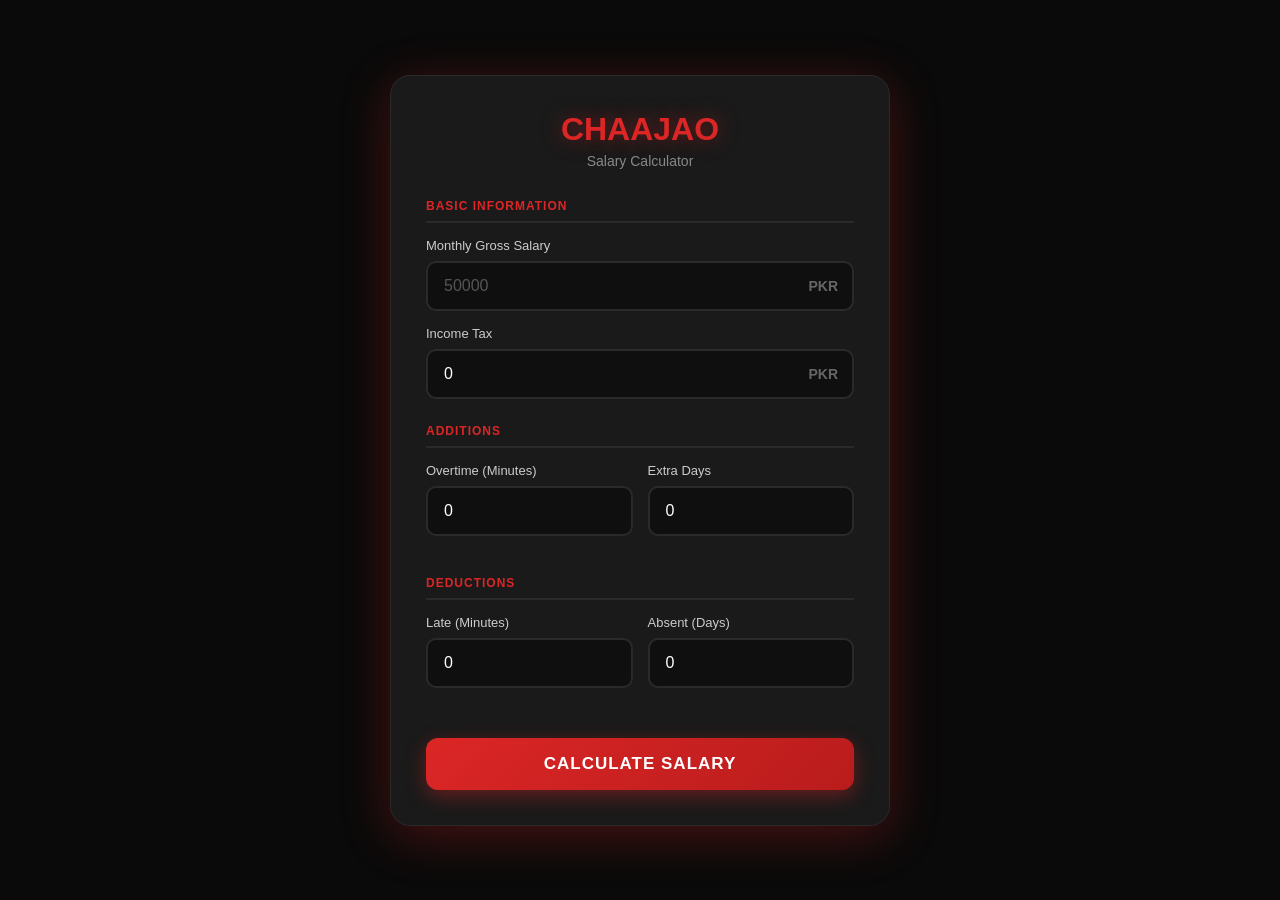
==== Salary Calculator.html @ 545e36f2 "Add files via upload" ====
<!DOCTYPE html>
<html lang="en">
<head>
<meta charset="UTF-8">
<meta name="viewport" content="width=device-width, initial-scale=1.0">
<title>Chaajao Salary Calculator</title>
<style>
* {
  box-sizing: border-box;
  margin: 0;
  padding: 0;
}

body {
  font-family: 'Segoe UI', Tahoma, Geneva, Verdana, sans-serif;
  background: #0a0a0a;
  color: white;
  display: flex;
  justify-content: center;
  align-items: center;
  min-height: 100vh;
  padding: 20px;
}

.container {
  background: #1a1a1a;
  padding: 35px;
  border-radius: 20px;
  width: 100%;
  max-width: 500px;
  box-shadow: 0 10px 50px rgba(220, 38, 38, 0.3);
  border: 1px solid #2a2a2a;
}

.header {
  text-align: center;
  margin-bottom: 30px;
}

h1 {
  font-size: 32px;
  font-weight: 700;
  color: #dc2626;
  margin-bottom: 5px;
  text-shadow: 0 0 20px rgba(220, 38, 38, 0.5);
}

.subtitle {
  font-size: 14px;
  color: #888;
  font-weight: 400;
}

.form-section {
  margin-bottom: 25px;
}

.section-title {
  font-size: 12px;
  text-transform: uppercase;
  color: #dc2626;
  font-weight: 600;
  letter-spacing: 1px;
  margin-bottom: 15px;
  padding-bottom: 8px;
  border-bottom: 2px solid #2a2a2a;
}

.input-group {
  margin-bottom: 15px;
}

label {
  display: block;
  font-size: 13px;
  font-weight: 500;
  margin-bottom: 8px;
  color: #ccc;
}

.input-wrapper {
  position: relative;
}

input {
  width: 100%;
  padding: 14px 16px;
  border-radius: 10px;
  border: 2px solid #2a2a2a;
  background: #0f0f0f;
  color: white;
  font-size: 16px;
  transition: all 0.3s ease;
  font-weight: 500;
}

input:focus {
  outline: none;
  border-color: #dc2626;
  background: #1a0000;
  box-shadow: 0 0 0 4px rgba(220, 38, 38, 0.1);
}

input::placeholder {
  color: #555;
  font-weight: 400;
}

.currency-symbol {
  position: absolute;
  right: 16px;
  top: 50%;
  transform: translateY(-50%);
  color: #666;
  font-size: 14px;
  font-weight: 600;
}

button {
  width: 100%;
  padding: 16px;
  border-radius: 12px;
  border: none;
  font-weight: 700;
  font-size: 17px;
  background: linear-gradient(135deg, #dc2626 0%, #b91c1c 100%);
  color: white;
  cursor: pointer;
  transition: all 0.3s ease;
  margin-top: 10px;
  box-shadow: 0 6px 20px rgba(220, 38, 38, 0.4);
  text-transform: uppercase;
  letter-spacing: 1px;
}

button:hover {
  transform: translateY(-3px);
  box-shadow: 0 8px 25px rgba(220, 38, 38, 0.6);
  background: linear-gradient(135deg, #ef4444 0%, #dc2626 100%);
}

button:active {
  transform: translateY(-1px);
}

.result {
  margin-top: 25px;
  padding: 0;
  background: transparent;
  border-radius: 12px;
  display: none;
  animation: slideIn 0.4s ease;
}

.result.show {
  display: block;
}

@keyframes slideIn {
  from {
    opacity: 0;
    transform: translateY(20px);
  }
  to {
    opacity: 1;
    transform: translateY(0);
  }
}

.result-section {
  background: #0f0f0f;
  border-radius: 12px;
  padding: 20px;
  margin-bottom: 15px;
  border: 1px solid #2a2a2a;
}

.result-title {
  font-size: 11px;
  text-transform: uppercase;
  color: #888;
  font-weight: 600;
  letter-spacing: 1px;
  margin-bottom: 12px;
}

.result-line {
  display: flex;
  justify-content: space-between;
  padding: 10px 0;
  font-size: 15px;
  color: #ccc;
  border-bottom: 1px solid #1a1a1a;
}

.result-line:last-child {
  border-bottom: none;
}

.result-line .label {
  color: #999;
  font-weight: 400;
}

.result-line .value {
  font-weight: 700;
  color: white;
}

.result-line.addition .value {
  color: #22c55e;
}

.result-line.deduction .value {
  color: #ef4444;
}

.net-salary {
  background: linear-gradient(135deg, #dc2626 0%, #b91c1c 100%);
  border-radius: 12px;
  padding: 20px;
  margin-top: 15px;
  border: none;
}

.net-salary .result-line {
  border: none;
  padding: 0;
}

.net-salary .label {
  font-size: 13px;
  text-transform: uppercase;
  letter-spacing: 1px;
  color: rgba(255,255,255,0.8);
}

.net-salary .value {
  font-size: 28px;
  font-weight: 800;
  color: white;
  text-shadow: 0 2px 10px rgba(0,0,0,0.3);
}

.grid-2 {
  display: grid;
  grid-template-columns: 1fr 1fr;
  gap: 15px;
}

@media (max-width: 500px) {
  .container {
    padding: 25px;
  }
  
  h1 {
    font-size: 26px;
  }
  
  .grid-2 {
    grid-template-columns: 1fr;
  }
}
</style>
</head>
<body>
<div class="container">
  <div class="header">
    <h1>CHAAJAO</h1>
    <p class="subtitle">Salary Calculator</p>
  </div>
  
  <div class="form-section">
    <div class="section-title">Basic Information</div>
    <div class="input-group">
      <label>Monthly Gross Salary</label>
      <div class="input-wrapper">
        <input type="number" id="gross" placeholder="50000" min="0">
        <span class="currency-symbol">PKR</span>
      </div>
    </div>
    
    <div class="input-group">
      <label>Income Tax</label>
      <div class="input-wrapper">
        <input type="number" id="tax" placeholder="0" min="0" value="0">
        <span class="currency-symbol">PKR</span>
      </div>
    </div>
  </div>
  
  <div class="form-section">
    <div class="section-title">Additions</div>
    <div class="grid-2">
      <div class="input-group">
        <label>Overtime (Minutes)</label>
        <input type="number" id="ot" placeholder="1053" min="0" value="0">
      </div>
      
      <div class="input-group">
        <label>Extra Days</label>
        <input type="number" id="extra" placeholder="1" min="0" value="0">
      </div>
    </div>
  </div>
  
  <div class="form-section">
    <div class="section-title">Deductions</div>
    <div class="grid-2">
      <div class="input-group">
        <label>Late (Minutes)</label>
        <input type="number" id="late" placeholder="137" min="0" value="0">
      </div>
      
      <div class="input-group">
        <label>Absent (Days)</label>
        <input type="number" id="absent" placeholder="0" min="0" value="0">
      </div>
    </div>
  </div>
  
  <button onclick="calculate()">Calculate Salary</button>
  
  <div class="result" id="output"></div>
</div>

<script>
function formatCurrency(amount) {
  return amount.toLocaleString('en-PK', {
    minimumFractionDigits: 0,
    maximumFractionDigits: 0
  });
}

function calculate() {
  let gross = Number(document.getElementById("gross").value);
  
  if (!gross || gross <= 0) {
    alert('Please enter a valid gross salary');
    return;
  }
  
  let ot = Number(document.getElementById("ot").value) || 0;
  let late = Number(document.getElementById("late").value) || 0;
  let absent = Number(document.getElementById("absent").value) || 0;
  let extra = Number(document.getElementById("extra").value) || 0;
  let tax = Number(document.getElementById("tax").value) || 0;
  
  let perDay = gross / 30;
  let perHour = perDay / 9;
  let perMin = perHour / 60;
  
  let extraDayAmount = extra * perDay;
  let otAmount = (ot / 60) * perHour;
  let lateDeduction = late * perMin;
  let absentDeduction = absent * perDay;
  
  let totalAdd = extraDayAmount + otAmount;
  let totalDed = lateDeduction + absentDeduction + tax;
  let net = gross + totalAdd - totalDed;
  
  let html = `
    <div class="result-section">
      <div class="result-title">Base Salary</div>
      <div class="result-line">
        <span class="label">Gross Salary</span>
        <span class="value">${formatCurrency(gross)} PKR</span>
      </div>
    </div>
  `;
  
  if (totalAdd > 0) {
    html += `<div class="result-section">
      <div class="result-title">Additions</div>`;
    
    if (extraDayAmount > 0) {
      html += `
        <div class="result-line addition">
          <span class="label">Extra Days (${extra})</span>
          <span class="value">+${formatCurrency(extraDayAmount)} PKR</span>
        </div>
      `;
    }
    
    if (otAmount > 0) {
      html += `
        <div class="result-line addition">
          <span class="label">Overtime (${ot} min)</span>
          <span class="value">+${formatCurrency(otAmount)} PKR</span>
        </div>
      `;
    }
    
    html += `</div>`;
  }
  
  if (totalDed > 0) {
    html += `<div class="result-section">
      <div class="result-title">Deductions</div>`;
    
    if (lateDeduction > 0) {
      html += `
        <div class="result-line deduction">
          <span class="label">Late (${late} min)</span>
          <span class="value">-${formatCurrency(lateDeduction)} PKR</span>
        </div>
      `;
    }
    
    if (absentDeduction > 0) {
      html += `
        <div class="result-line deduction">
          <span class="label">Absent (${absent} days)</span>
          <span class="value">-${formatCurrency(absentDeduction)} PKR</span>
        </div>
      `;
    }
    
    if (tax > 0) {
      html += `
        <div class="result-line deduction">
          <span class="label">Income Tax</span>
          <span class="value">-${formatCurrency(tax)} PKR</span>
        </div>
      `;
    }
    
    html += `</div>`;
  }
  
  html += `
    <div class="net-salary">
      <div class="result-line">
        <span class="label">Net Payable</span>
        <span class="value">${formatCurrency(net)} PKR</span>
      </div>
    </div>
  `;
  
  document.getElementById("output").innerHTML = html;
  document.getElementById("output").classList.add('show');
}

document.querySelectorAll('input').forEach(input => {
  input.addEventListener('keypress', function(e) {
    if (e.key === 'Enter') {
      calculate();
    }
  });
});
</script>
</body>
</html>
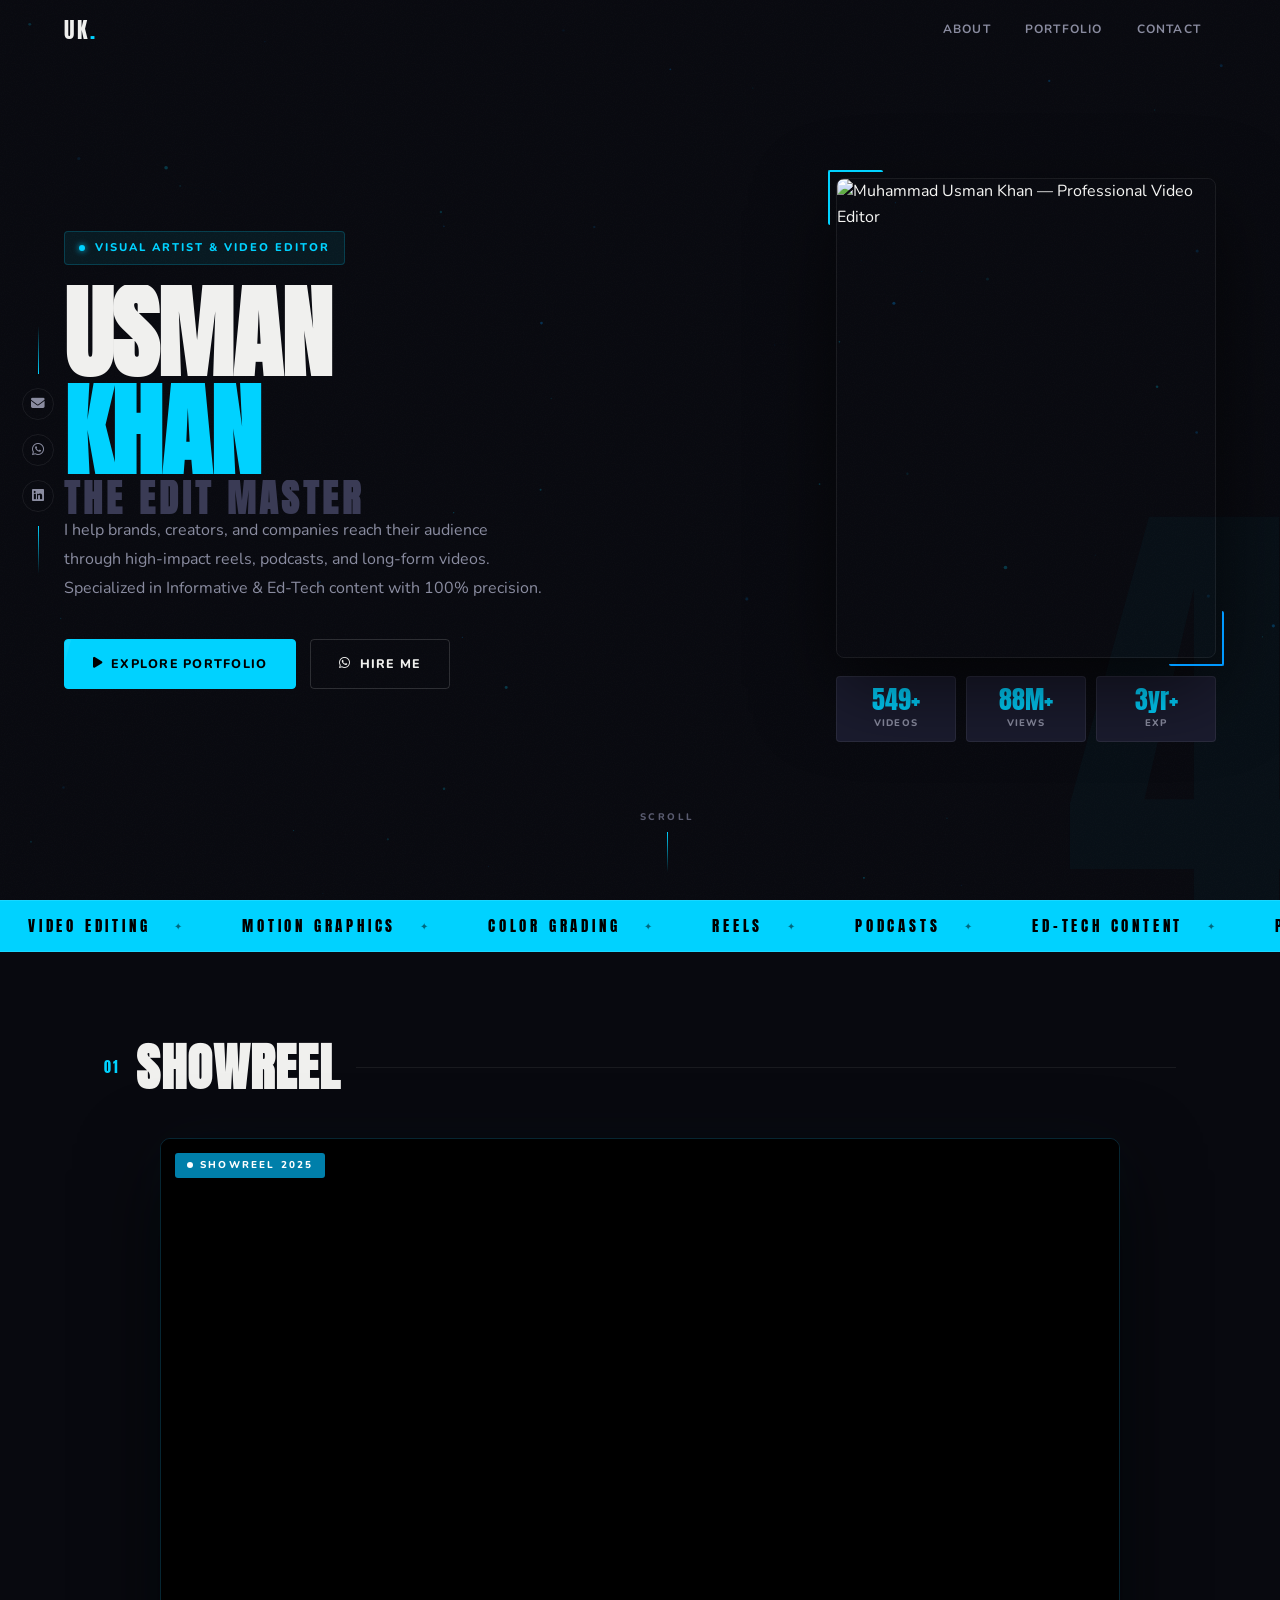
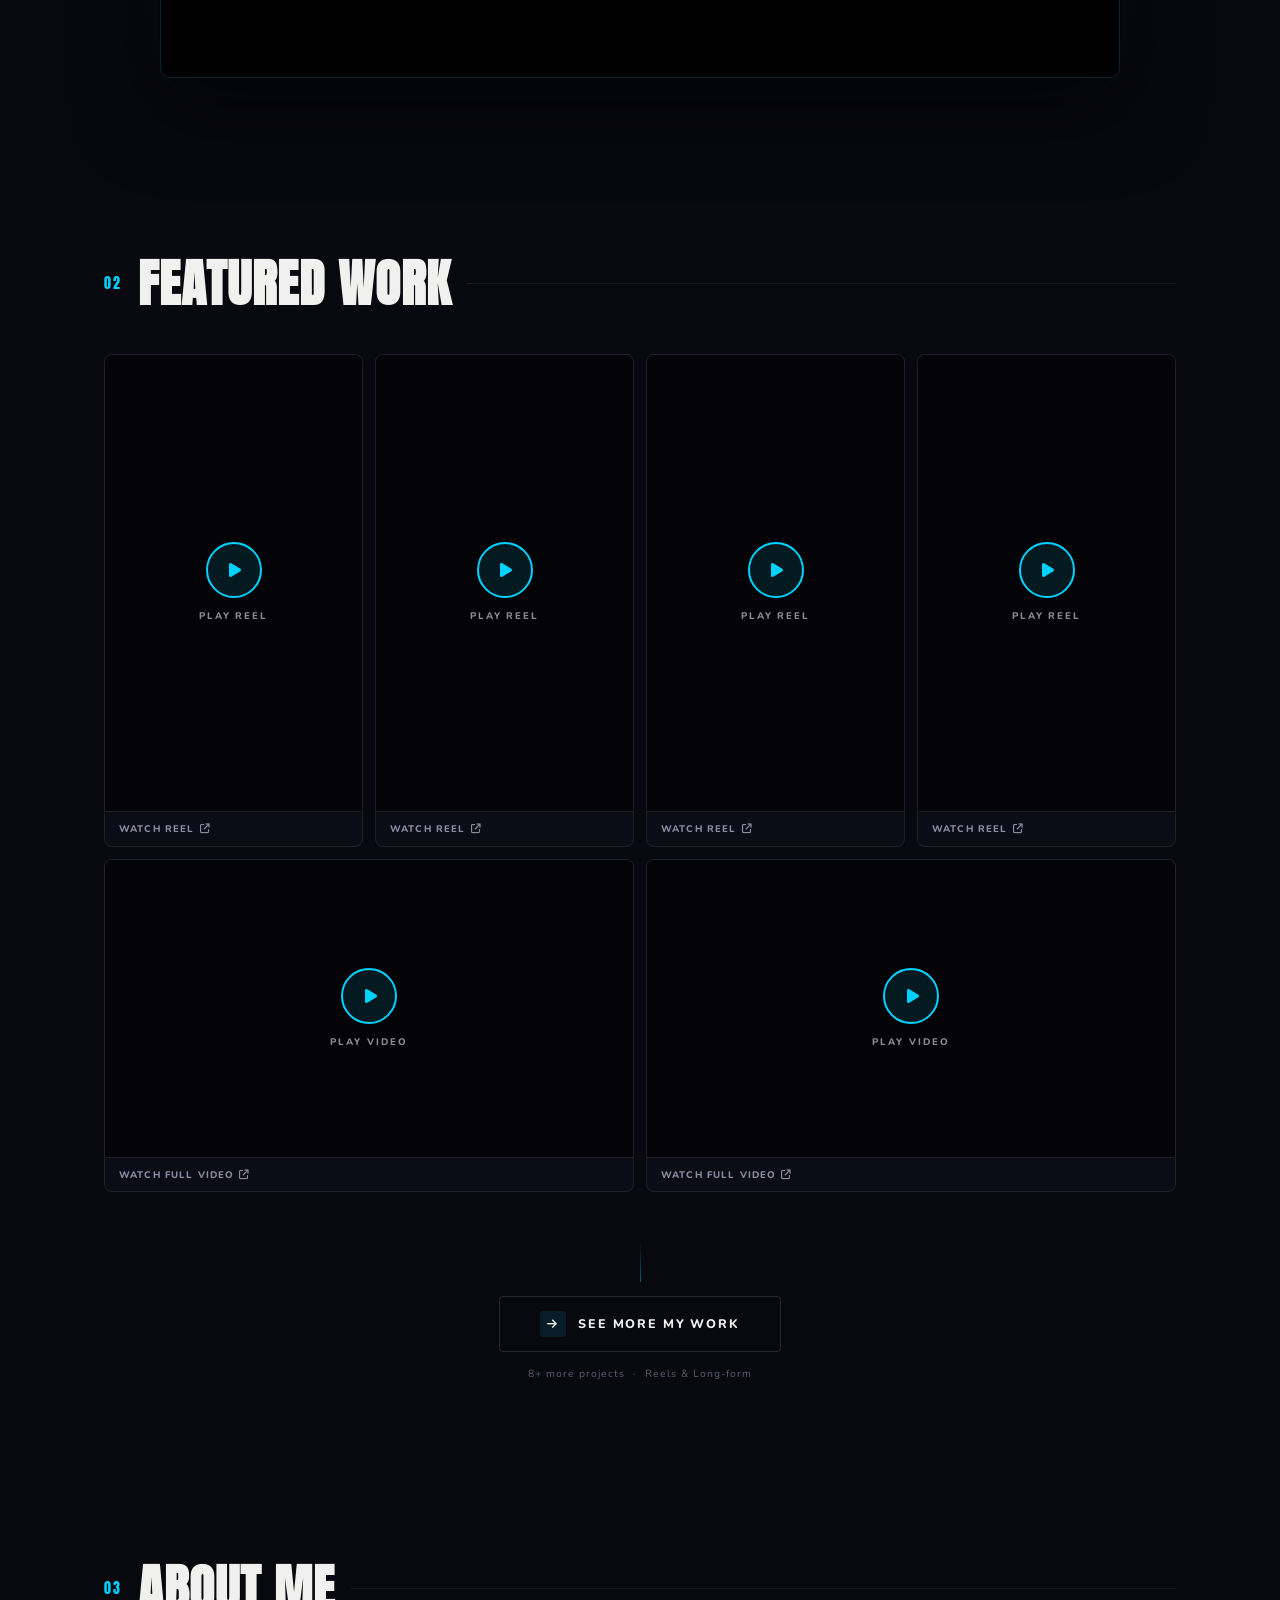
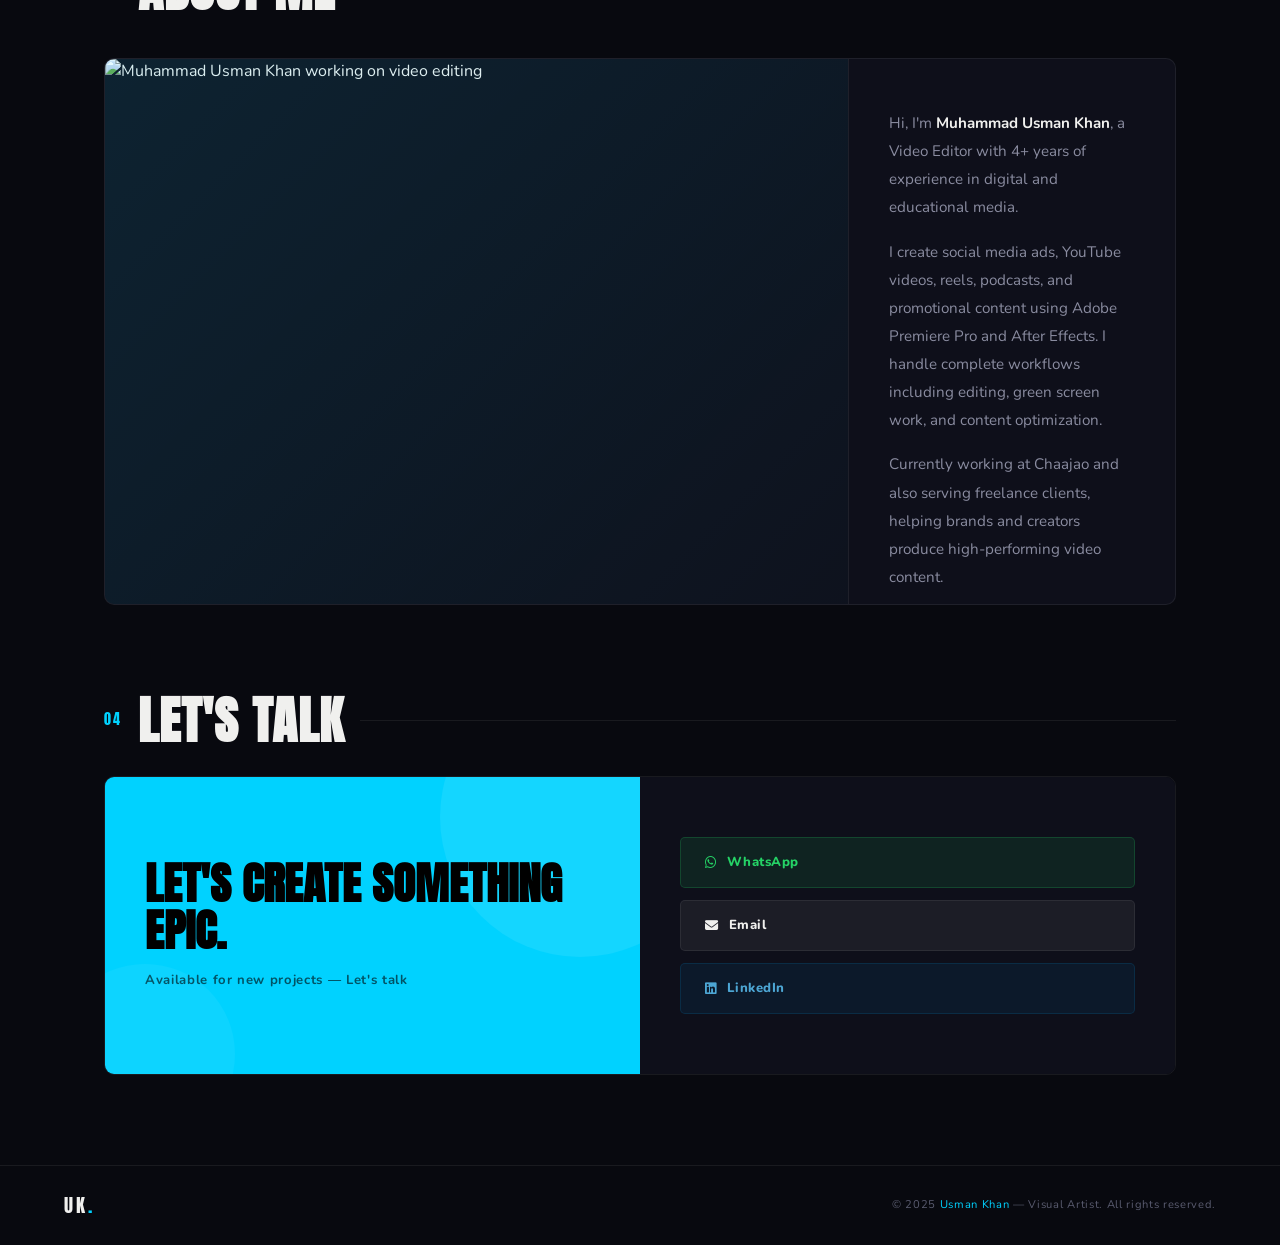
==== commit de6c2d89: "Update Salary Calculator.html" ====
--- a/Salary Calculator.html
+++ b/Salary Calculator.html
@@ -1,453 +1,943 @@
 <!DOCTYPE html>
 <html lang="en">
 <head>
-<meta charset="UTF-8">
-<meta name="viewport" content="width=device-width, initial-scale=1.0">
-<title>Chaajao Salary Calculator</title>
-<style>
-* {
-  box-sizing: border-box;
-  margin: 0;
-  padding: 0;
-}
-
-body {
-  font-family: 'Segoe UI', Tahoma, Geneva, Verdana, sans-serif;
-  background: #0a0a0a;
-  color: white;
-  display: flex;
-  justify-content: center;
-  align-items: center;
-  min-height: 100vh;
-  padding: 20px;
-}
-
-.container {
-  background: #1a1a1a;
-  padding: 35px;
-  border-radius: 20px;
-  width: 100%;
-  max-width: 500px;
-  box-shadow: 0 10px 50px rgba(220, 38, 38, 0.3);
-  border: 1px solid #2a2a2a;
-}
-
-.header {
-  text-align: center;
-  margin-bottom: 30px;
-}
-
-h1 {
-  font-size: 32px;
-  font-weight: 700;
-  color: #dc2626;
-  margin-bottom: 5px;
-  text-shadow: 0 0 20px rgba(220, 38, 38, 0.5);
-}
-
-.subtitle {
-  font-size: 14px;
-  color: #888;
-  font-weight: 400;
-}
-
-.form-section {
-  margin-bottom: 25px;
-}
-
-.section-title {
-  font-size: 12px;
-  text-transform: uppercase;
-  color: #dc2626;
-  font-weight: 600;
-  letter-spacing: 1px;
-  margin-bottom: 15px;
-  padding-bottom: 8px;
-  border-bottom: 2px solid #2a2a2a;
-}
-
-.input-group {
-  margin-bottom: 15px;
-}
-
-label {
-  display: block;
-  font-size: 13px;
-  font-weight: 500;
-  margin-bottom: 8px;
-  color: #ccc;
-}
-
-.input-wrapper {
-  position: relative;
-}
-
-input {
-  width: 100%;
-  padding: 14px 16px;
-  border-radius: 10px;
-  border: 2px solid #2a2a2a;
-  background: #0f0f0f;
-  color: white;
-  font-size: 16px;
-  transition: all 0.3s ease;
-  font-weight: 500;
-}
-
-input:focus {
-  outline: none;
-  border-color: #dc2626;
-  background: #1a0000;
-  box-shadow: 0 0 0 4px rgba(220, 38, 38, 0.1);
-}
-
-input::placeholder {
-  color: #555;
-  font-weight: 400;
-}
-
-.currency-symbol {
-  position: absolute;
-  right: 16px;
-  top: 50%;
-  transform: translateY(-50%);
-  color: #666;
-  font-size: 14px;
-  font-weight: 600;
-}
-
-button {
-  width: 100%;
-  padding: 16px;
-  border-radius: 12px;
-  border: none;
-  font-weight: 700;
-  font-size: 17px;
-  background: linear-gradient(135deg, #dc2626 0%, #b91c1c 100%);
-  color: white;
-  cursor: pointer;
-  transition: all 0.3s ease;
-  margin-top: 10px;
-  box-shadow: 0 6px 20px rgba(220, 38, 38, 0.4);
-  text-transform: uppercase;
-  letter-spacing: 1px;
-}
-
-button:hover {
-  transform: translateY(-3px);
-  box-shadow: 0 8px 25px rgba(220, 38, 38, 0.6);
-  background: linear-gradient(135deg, #ef4444 0%, #dc2626 100%);
-}
-
-button:active {
-  transform: translateY(-1px);
-}
-
-.result {
-  margin-top: 25px;
-  padding: 0;
-  background: transparent;
-  border-radius: 12px;
-  display: none;
-  animation: slideIn 0.4s ease;
-}
-
-.result.show {
-  display: block;
-}
-
-@keyframes slideIn {
-  from {
-    opacity: 0;
-    transform: translateY(20px);
+  <meta charset="UTF-8">
+  <meta name="viewport" content="width=device-width, initial-scale=1.0, viewport-fit=cover">
+  
+  <!-- 🔍 Primary Meta Tags -->
+  <title>Usman Khan | Visual Artist & Video Editor — High-Impact Content Creator</title>
+  <meta name="description" content="Muhammad Usman Khan — Professional Video Editor & Visual Artist from Pakistan. Specializing in Reels, Podcasts, Ed-Tech content & long-form videos. 550+ projects, 89M+ views.">
+  <meta name="keywords" content="video editor, visual artist, reels, podcast editing, ed-tech, youtube editor, pakistan, freelance video editor">
+  <meta name="author" content="Muhammad Usman Khan">
+  <meta name="robots" content="index, follow">
+  <link rel="canonical" href="https://usmankhan.portfolio.com/">
+  
+  <!-- 🌐 Open Graph / Facebook -->
+  <meta property="og:type" content="website">
+  <meta property="og:url" content="https://usmankhan.portfolio.com/">
+  <meta property="og:title" content="Usman Khan | Visual Artist & Video Editor">
+  <meta property="og:description" content="Creating high-impact reels, podcasts & educational content. 4+ years experience. Let's work together!">
+  <meta property="og:image" content="https://usmankhan.portfolio.com/og-image.jpg">
+  <meta property="og:locale" content="en_PK">
+  
+  <!-- 🐦 Twitter -->
+  <meta property="twitter:card" content="summary_large_image">
+  <meta property="twitter:url" content="https://usmankhan.portfolio.com/">
+  <meta property="twitter:title" content="Usman Khan | Visual Artist & Video Editor">
+  <meta property="twitter:description" content="Professional video editor specializing in Ed-Tech & marketing content. Available for freelance projects.">
+  <meta property="twitter:image" content="https://usmankhan.portfolio.com/og-image.jpg">
+  
+  <!-- 🎨 Theme & Icons -->
+  <meta name="theme-color" content="#08090f">
+  <meta name="msapplication-TileColor" content="#00d2ff">
+  <link rel="icon" type="image/svg+xml" href="data:image/svg+xml,<svg xmlns='http://www.w3.org/2000/svg' viewBox='0 0 100 100'><text y='.9em' font-size='90'>🎬</text></svg>">
+  <link rel="apple-touch-icon" href="apple-touch-icon.png">
+  
+  <!-- 🔗 Preconnect for Performance -->
+  <link rel="preconnect" href="https://fonts.googleapis.com">
+  <link rel="preconnect" href="https://fonts.gstatic.com" crossorigin>
+  <link rel="preconnect" href="https://www.youtube-nocookie.com">
+  
+  <!-- 🎨 Fonts & Icons -->
+  <link href="https://fonts.googleapis.com/css2?family=Anton&family=Nunito:wght@300;400;600;700&display=swap" rel="stylesheet">
+  <link rel="stylesheet" href="https://cdnjs.cloudflare.com/ajax/libs/font-awesome/6.4.0/css/all.min.css">
+  
+  <!-- 🧠 Structured Data (JSON-LD) -->
+  <script type="application/ld+json">
+  {
+    "@context": "https://schema.org",
+    "@type": "Person",
+    "name": "Muhammad Usman Khan",
+    "jobTitle": "Visual Artist & Video Editor",
+    "url": "https://usmankhan.portfolio.com",
+    "image": "https://usmankhan.portfolio.com/my-picture.png",
+    "sameAs": [
+      "https://www.linkedin.com/in/usmankhan07/",
+      "https://wa.me/923072969303"
+    ],
+    "worksFor": {
+      "@type": "Organization",
+      "name": "Chaajao Technologies"
+    },
+    "knowsAbout": ["Video Editing", "Motion Graphics", "Color Grading", "Podcast Production", "Ed-Tech Content"],
+    "areaServed": "Pakistan",
+    "availability": "AvailableForWork"
   }
-  to {
-    opacity: 1;
-    transform: translateY(0);
+  </script>
+  
+  <style>
+    /* ===== CSS VARIABLES ===== */
+    :root {
+      --bg: #08090f;
+      --card: #0e0f1a;
+      --blue: #00d2ff;
+      --blue2: #0099ff;
+      --white: #f0f0ee;
+      --grey: #1a1b2e;
+      --muted: #5a5c70;
+      --muted2: #8a8ca0;
+      --border: rgba(255,255,255,0.07);
+      --borderb: rgba(0,210,255,0.15);
+      --focus: rgba(0,210,255,0.4);
+    }
+
+    /* ===== RESET & BASE ===== */
+    *, *::before, *::after { margin:0; padding:0; box-sizing:border-box; }
+    html { scroll-behavior:smooth; scroll-padding-top:80px; }
+    @media (prefers-reduced-motion: reduce) {
+      html { scroll-behavior:auto; }
+      *, *::before, *::after { animation-duration:0.01ms !important; animation-iteration-count:1 !important; transition-duration:0.01ms !important; }
+    }
+    body {
+      background: var(--bg);
+      color: var(--white);
+      font-family: 'Nunito', sans-serif;
+      line-height: 1.6;
+      overflow-x: hidden;
+      -webkit-font-smoothing: antialiased;
+      -moz-osx-font-smoothing: grayscale;
+    }
+    :focus-visible {
+      outline: 2px solid var(--focus);
+      outline-offset: 2px;
+    }
+    img { max-width: 100%; height: auto; display: block; }
+    iframe { border: 0; }
+    a { color: inherit; text-decoration: none; }
+    button { font: inherit; cursor: pointer; border: none; background: none; }
+
+    /* ===== CANVAS & NOISE ===== */
+    #canvas { position: fixed; inset: 0; z-index: 0; pointer-events: none; opacity: 0.5; }
+    .noise {
+      position: fixed; inset: 0; z-index: 1; pointer-events: none;
+      background-image: url("data:image/svg+xml,%3Csvg xmlns='http://www.w3.org/2000/svg' width='200' height='200'%3E%3Cfilter id='n'%3E%3CfeTurbulence type='fractalNoise' baseFrequency='0.9' numOctaves='4' stitchTiles='stitch'/%3E%3C/filter%3E%3Crect width='100%25' height='100%25' filter='url(%23n)' opacity='0.05'/%3E%3C/svg%3E");
+      opacity: 0.5;
+    }
+    nav, .sidebar, .wrap, section, .marquee-wrap, .contact-section, footer { position: relative; z-index: 2; }
+
+    /* ===== SIDEBAR ===== */
+    .sidebar {
+      position: fixed; left: 22px; top: 50%; transform: translateY(-50%);
+      display: flex; flex-direction: column; align-items: center; gap: 14px; z-index: 500;
+    }
+    .sb-line { width:1px; height:48px; background: linear-gradient(to bottom, transparent, var(--blue)); }
+    .sb-line-b { width:1px; height:48px; background: linear-gradient(to bottom, var(--blue), transparent); }
+    .sidebar a {
+      width:32px; height:32px; border-radius:50%; border:1px solid var(--border);
+      display:flex; align-items:center; justify-content:center; color: var(--muted2);
+      font-size:.85rem; transition:all .3s;
+    }
+    .sidebar a:hover, .sidebar a:focus { color:var(--blue); border-color:var(--blue); background:rgba(0,210,255,.08); transform:scale(1.15); }
+    .sidebar a i { pointer-events: none; }
+
+    /* ===== NAVIGATION ===== */
+    nav {
+      position: fixed; top:0; left:0; right:0; height: 60px;
+      display: flex; align-items:center; justify-content:space-between;
+      padding: 0 5%; transition: background .4s, border-color .4s; z-index: 600;
+    }
+    nav.solid { background: rgba(8,9,15,0.95); backdrop-filter: blur(14px); border-bottom: 1px solid var(--border); }
+    .nav-logo { font-family: 'Anton', sans-serif; font-size: 1.4rem; letter-spacing: 3px; color: var(--white); }
+    .nav-logo span { color: var(--blue); }
+    .nav-links { display:flex; align-items:center; gap:4px; }
+    .nav-links a {
+      color: var(--muted2); font-size:.75rem; font-weight:700; letter-spacing:.1em; text-transform:uppercase;
+      padding:6px 14px; border-radius:4px; border:1px solid transparent; transition: all .25s;
+    }
+    .nav-links a:hover, .nav-links a:focus { color:var(--white); border-color:var(--border); background:rgba(255,255,255,.04); }
+
+    /* ===== LAYOUT ===== */
+    .wrap { max-width:1200px; margin:0 auto; padding:0 5%; }
+
+    /* ===== HERO SECTION ===== */
+    .hero {
+      min-height: 100vh; display: flex; align-items:center;
+      padding: 80px 5% 60px; position: relative; overflow:hidden;
+    }
+    .hero-bg-num {
+      position:absolute; right:-2%; bottom:-8%;
+      font-family:'Anton',sans-serif; font-size:38vw;
+      color:rgba(0,210,255,.03); line-height:1; pointer-events:none; user-select:none; z-index:0;
+    }
+    .hero-inner {
+      position:relative; z-index:1; display:grid; grid-template-columns:1fr 380px;
+      gap:80px; align-items:center; width:100%; max-width:1200px; margin:0 auto;
+    }
+    .hero-line { overflow:hidden; }
+    .hero-line span {
+      display:block; transform: translateY(110%);
+      animation: slideUp .8s cubic-bezier(.77,0,.18,1) forwards;
+    }
+    .hero-line:nth-child(2) span { animation-delay:.1s; }
+    .hero-line:nth-child(3) span { animation-delay:.2s; }
+    @keyframes slideUp { to { transform:translateY(0); } }
+
+    .hero-name { font-family:'Anton',sans-serif; font-size: clamp(4rem,8vw,9rem); line-height:.95; letter-spacing:-1px; color: var(--white); }
+    .hero-name.blue { color: var(--blue); }
+    .hero-name.sm { font-size:clamp(1.4rem,3vw,3rem); color:#3a3b55; letter-spacing:4px; }
+
+    .hero-tag {
+      display:inline-flex; align-items:center; gap:10px;
+      background: rgba(0,210,255,.08); border:1px solid rgba(0,210,255,.2);
+      border-radius:4px; padding:7px 14px; margin-bottom:20px;
+      animation: fadeUp .6s .5s both;
+    }
+    .tag-dot { width:6px; height:6px; border-radius:50%; background:var(--blue); animation:blink 2s infinite; box-shadow:0 0 6px var(--blue); }
+    @keyframes blink { 0%,100%{opacity:1;} 50%{opacity:.3;} }
+    .hero-tag span { font-size:.7rem; font-weight:800; letter-spacing:.18em; text-transform:uppercase; color:var(--blue); }
+
+    .hero-desc {
+      color:var(--muted2); font-size:1rem; line-height:1.8; max-width:480px; margin-bottom:36px; font-weight:400;
+      animation: fadeUp .6s .6s both;
+    }
+    .hero-btns { display:flex; gap:14px; flex-wrap:wrap; animation: fadeUp .6s .7s both; }
+    @keyframes fadeUp { from{opacity:0;transform:translateY(14px);} to{opacity:1;transform:none;} }
+
+    /* ===== BUTTONS ===== */
+    .btn-blue, .btn-wire {
+      display:inline-flex; align-items:center; gap:8px; font-size:.78rem; font-weight:800;
+      letter-spacing:.1em; text-transform:uppercase; padding:14px 28px; border-radius:4px;
+      transition:all .3s; position:relative; overflow:hidden;
+    }
+    .btn-blue {
+      background:var(--blue); color:#000; border:1px solid var(--blue);
+    }
+    .btn-blue::before {
+      content:''; position:absolute; inset:0;
+      background:linear-gradient(135deg,transparent,rgba(255,255,255,.2),transparent);
+      transform:translateX(-100%) skewX(-15deg); transition:transform .5s;
+    }
+    .btn-blue:hover::before, .btn-blue:focus::before { transform:translateX(200%) skewX(-15deg); }
+    .btn-blue:hover, .btn-blue:focus { background:#33ddff; transform:translateY(-2px); box-shadow:0 10px 30px rgba(0,210,255,.35); }
+
+    .btn-wire {
+      background:transparent; color:var(--white); border:1px solid rgba(255,255,255,.15);
+    }
+    .btn-wire:hover, .btn-wire:focus { border-color:var(--blue); color:var(--blue); background:rgba(0,210,255,.06); transform:translateY(-2px); }
+
+    /* ===== HERO PHOTO & STATS ===== */
+    .hero-photo-col { animation: fadeUp .8s .4s both; }
+    .hero-photo-wrap { position:relative; width:100%; }
+    .hero-photo-wrap img {
+      width:100%; border-radius:8px; filter:grayscale(15%) contrast(1.05);
+      border:1px solid var(--border); box-shadow:0 30px 80px rgba(0,0,0,.6);
+      transition:filter .4s;
+    }
+    .hero-photo-wrap img:hover, .hero-photo-wrap img:focus { filter:grayscale(0%); }
+    .hero-photo-wrap::before, .hero-photo-wrap::after {
+      content:''; position:absolute; width:55px; height:55px; border-radius:2px; z-index:2;
+    }
+    .hero-photo-wrap::before { top:-8px; left:-8px; border-top:2px solid var(--blue); border-left:2px solid var(--blue); }
+    .hero-photo-wrap::after { bottom:-8px; right:-8px; border-bottom:2px solid var(--blue2); border-right:2px solid var(--blue2); }
+
+    .hero-stats { display:flex; gap:10px; flex-wrap:wrap; margin-top:18px; }
+    .hstat {
+      background:var(--grey); border:1px solid var(--border); border-radius:4px;
+      padding:10px 16px; text-align:center; transition:all .3s; flex:1;
+    }
+    .hstat:hover, .hstat:focus-within { border-color:var(--blue); transform:translateY(-3px); box-shadow:0 8px 24px rgba(0,0,0,.4); }
+    .hstat-val { font-family:'Anton',sans-serif; font-size:1.6rem; color:var(--blue); line-height:1; }
+    .hstat-lbl { font-size:.6rem; font-weight:800; letter-spacing:.12em; text-transform:uppercase; color:var(--muted2); margin-top:3px; }
+
+    /* ===== SCROLL INDICATOR ===== */
+    .scroll-ind {
+      position:absolute; bottom:28px; left:50%; transform:translateX(-50%);
+      display:flex; flex-direction:column; align-items:center; gap:8px; z-index:3;
+      animation: fadeUp 1s 1.2s both;
+    }
+    .scroll-ind span { font-size:.6rem; font-weight:800; letter-spacing:.25em; text-transform:uppercase; color:var(--muted); }
+    .scroll-bar { width:1px; height:40px; background:linear-gradient(to bottom,var(--blue),transparent); animation:scrollPulse 2s ease-in-out infinite; }
+    @keyframes scrollPulse { 0%,100%{opacity:1;transform:scaleY(1)} 50%{opacity:.3;transform:scaleY(.4)} }
+
+    /* ===== MARQUEE ===== */
+    .marquee-wrap {
+      background:var(--blue); padding:13px 0; overflow:hidden;
+      border-top:1px solid rgba(255,255,255,.1); border-bottom:1px solid rgba(255,255,255,.1);
+    }
+    .marquee-track { display:flex; white-space:nowrap; animation:marquee 22s linear infinite; }
+    @keyframes marquee { from{transform:translateX(0)} to{transform:translateX(-50%)} }
+    .marquee-item {
+      font-family:'Anton',sans-serif; font-size:.95rem; letter-spacing:.25em; text-transform:uppercase;
+      color:#000; padding:0 28px; display:inline-flex; align-items:center; gap:24px;
+    }
+    .marquee-item::after { content:'✦'; opacity:.5; font-size:.65rem; }
+
+    /* ===== SECTIONS ===== */
+    .section { padding:90px 0; }
+    .sec-label { display:flex; align-items:center; gap:16px; margin-bottom:44px; }
+    .sec-num { font-family:'Anton',sans-serif; font-size:.85rem; color:var(--blue); letter-spacing:.15em; }
+    .sec-title { font-family:'Anton',sans-serif; font-size:clamp(2rem,4vw,3.2rem); letter-spacing:1px; line-height:1; }
+    .sec-rule { flex:1; height:1px; background:var(--border); }
+
+    /* ===== VIDEO COMPONENTS ===== */
+    .sr-wrap {
+      position:relative; border-radius:10px; overflow:hidden;
+      border:1px solid var(--borderb);
+      box-shadow:0 30px 80px rgba(0,0,0,.7), 0 0 60px rgba(0,210,255,.04);
+      max-width:960px; margin:0 auto;
+    }
+    .sr-badge {
+      position:absolute; top:14px; left:14px; z-index:3;
+      background:rgba(0,150,200,.85); backdrop-filter:blur(8px);
+      color:#fff; font-size:.62rem; font-weight:800; letter-spacing:.22em; text-transform:uppercase;
+      padding:5px 12px; border-radius:3px; display:flex; align-items:center; gap:7px;
+    }
+    .sr-badge-dot { width:6px; height:6px; border-radius:50%; background:#fff; animation:blink 1.5s infinite; }
+
+    .vbox { background:#000; }
+    .vbox.ls { aspect-ratio:16/9; }
+    .vbox.pt { aspect-ratio:9/16; }
+    .vbox iframe { width:100%; height:100%; display:block; }
+
+    .pg4 { display:grid; grid-template-columns:repeat(4,1fr); gap:12px; margin-bottom:12px; }
+    .pg2 { display:grid; grid-template-columns:repeat(2,1fr); gap:12px; }
+
+    .vc {
+      background:var(--card); border:1px solid var(--border); border-radius:8px; overflow:hidden;
+      transition:all .35s cubic-bezier(.4,0,.2,1); position:relative;
+    }
+    .vc:hover, .vc:focus-within { transform:translateY(-6px); border-color:var(--borderb); box-shadow:0 20px 60px rgba(0,0,0,.6); }
+    .vc::before {
+      content:''; position:absolute; top:0; left:0; right:0; height:2px;
+      background:linear-gradient(90deg,var(--blue),var(--blue2));
+      transform:scaleX(0); transform-origin:left; transition:transform .35s; z-index:3;
+    }
+    .vc:hover::before, .vc:focus-within::before { transform:scaleX(1); }
+
+    .play-ov {
+      position:absolute; inset:0; z-index:5; display:flex; flex-direction:column;
+      align-items:center; justify-content:center; gap:10px;
+      background:rgba(8,9,15,.55); backdrop-filter:blur(2px); cursor:pointer; transition:background .25s;
+    }
+    .play-ov.gone { display:none; }
+    .play-ov:hover, .play-ov:focus { background:rgba(8,9,15,.35); }
+    .pring {
+      width:56px; height:56px; border-radius:50%; border:2px solid var(--blue);
+      background:rgba(0,210,255,.1); display:flex; align-items:center; justify-content:center;
+      color:var(--blue); font-size:1rem; padding-left:3px; transition:all .28s;
+    }
+    .play-ov:hover .pring, .play-ov:focus .pring {
+      background:var(--blue); color:#000; transform:scale(1.1); box-shadow:0 0 30px rgba(0,210,255,.5);
+    }
+    .plbl { font-size:.6rem; font-weight:800; letter-spacing:.2em; text-transform:uppercase; color:rgba(255,255,255,.55); }
+
+    .vc-ft {
+      padding:9px 14px; border-top:1px solid var(--border);
+      display:flex; justify-content:space-between; align-items:center; background:rgba(0,0,0,.2);
+    }
+    .vc-ft a {
+      font-size:.6rem; font-weight:800; letter-spacing:.12em; text-transform:uppercase;
+      color:var(--muted2); display:flex; align-items:center; gap:5px; transition:color .2s;
+    }
+    .vc-ft a:hover, .vc-ft a:focus { color:var(--blue); }
+
+    /* ===== SEE MORE ===== */
+    .see-more { display:flex; flex-direction:column; align-items:center; gap:14px; padding:50px 0 0; text-align:center; }
+    .sm-line { width:1px; height:40px; background:linear-gradient(to bottom,transparent,rgba(0,210,255,.4)); }
+    .sm-btn {
+      display:inline-flex; align-items:center; gap:12px; background:transparent; color:var(--white);
+      border:1px solid rgba(255,255,255,.12); padding:14px 40px; border-radius:4px;
+      font-size:.78rem; font-weight:800; letter-spacing:.15em; text-transform:uppercase; transition:all .3s;
+    }
+    .sm-btn:hover, .sm-btn:focus { border-color:var(--blue); color:var(--blue); background:rgba(0,210,255,.06); transform:translateY(-3px); box-shadow:0 10px 30px rgba(0,0,0,.4); }
+    .sm-arr { width:26px; height:26px; border-radius:3px; background:rgba(0,210,255,.1); display:flex; align-items:center; justify-content:center; font-size:.7rem; transition:all .3s; }
+    .sm-btn:hover .sm-arr, .sm-btn:focus .sm-arr { background:rgba(0,210,255,.22); transform:translateX(3px); }
+    .sm-sub { font-size:.65rem; color:var(--muted); letter-spacing:.1em; }
+
+    /* ===== ABOUT SECTION ===== */
+    .about-wrap {
+      display:grid; grid-template-columns:1fr 1fr; border:1px solid var(--border);
+      border-radius:10px; overflow:hidden; background:var(--card);
+    }
+    .about-left { position:relative; min-height:440px; }
+    .about-left img { width:100%; height:100%; object-fit:cover; filter:grayscale(20%); transition:filter .4s; }
+    .about-left img:hover, .about-left img:focus { filter:grayscale(0%); }
+    .about-left-ov { position:absolute; inset:0; background:linear-gradient(135deg,rgba(0,210,255,.1),transparent); }
+    .about-right { padding:50px 40px; display:flex; flex-direction:column; justify-content:center; gap:16px; border-left:1px solid var(--border); }
+    .about-right p { font-size:.95rem; color:var(--muted2); line-height:1.85; font-weight:400; }
+    .about-right strong { color:var(--white); font-weight:700; }
+    .about-tags { display:flex; flex-wrap:wrap; gap:8px; margin-top:6px; }
+    .atag {
+      font-size:.65rem; font-weight:800; letter-spacing:.1em; text-transform:uppercase;
+      color:var(--blue); background:rgba(0,210,255,.08); border:1px solid rgba(0,210,255,.18);
+      padding:5px 12px; border-radius:3px; transition:all .25s;
+    }
+    .atag:hover, .atag:focus { background:var(--blue); color:#000; }
+
+    /* ===== CONTACT SECTION ===== */
+    .contact-section { padding:0 5% 90px; max-width:1200px; margin:0 auto; }
+    .contact-inner { display:grid; grid-template-columns:1fr 1fr; border:1px solid var(--border); border-radius:10px; overflow:hidden; }
+    .contact-left {
+      background:var(--blue); padding:60px 40px; display:flex; flex-direction:column;
+      justify-content:center; gap:16px; position:relative; overflow:hidden;
+    }
+    .contact-left::before, .contact-left::after {
+      content:''; position:absolute; border-radius:50%; background:rgba(255,255,255,.08);
+    }
+    .contact-left::before { width:280px; height:280px; top:-100px; right:-80px; }
+    .contact-left::after { width:180px; height:180px; bottom:-70px; left:-50px; background:rgba(255,255,255,.05); }
+    .cl-h { font-family:'Anton',sans-serif; font-size:clamp(1.8rem,3.5vw,3rem); line-height:1.05; color:#000; position:relative; z-index:1; }
+    .cl-s { font-size:.82rem; color:rgba(0,0,0,.6); font-weight:700; letter-spacing:.05em; position:relative; z-index:1; }
+    .contact-right { background:var(--card); padding:60px 40px; display:flex; flex-direction:column; justify-content:center; gap:12px; }
+    .cbtn {
+      display:inline-flex; align-items:center; gap:10px; padding:14px 24px; border-radius:5px;
+      font-size:.82rem; font-weight:800; border:1px solid transparent; transition:all .3s; letter-spacing:.04em;
+    }
+    .cbtn-wa { background:rgba(37,211,102,.1); color:#25d366; border-color:rgba(37,211,102,.2); }
+    .cbtn-wa:hover, .cbtn-wa:focus { background:#25d366; color:#000; transform:translateY(-2px); box-shadow:0 8px 24px rgba(37,211,102,.3); }
+    .cbtn-em { background:rgba(240,240,238,.06); color:var(--white); border-color:var(--border); }
+    .cbtn-em:hover, .cbtn-em:focus { background:var(--white); color:#000; transform:translateY(-2px); }
+    .cbtn-li { background:rgba(0,119,181,.1); color:#4da6d4; border-color:rgba(0,119,181,.2); }
+    .cbtn-li:hover, .cbtn-li:focus { background:#0077b5; color:#fff; transform:translateY(-2px); box-shadow:0 8px 24px rgba(0,119,181,.3); }
+
+    /* ===== FOOTER ===== */
+    footer {
+      border-top:1px solid var(--border); padding:24px 5%;
+      display:flex; align-items:center; justify-content:space-between; flex-wrap:wrap; gap:8px;
+    }
+    .f-logo { font-family:'Anton',sans-serif; font-size:1.2rem; letter-spacing:3px; color:var(--white); }
+    .f-logo span { color:var(--blue); }
+    .f-copy { font-size:.7rem; color:var(--muted); letter-spacing:.06em; }
+    .f-copy a { color:var(--blue); }
+
+    /* ===== REVEAL ANIMATIONS ===== */
+    .rv { opacity:0; transform:translateY(28px); transition:opacity .7s cubic-bezier(.4,0,.2,1), transform .7s cubic-bezier(.4,0,.2,1); }
+    .rv.in { opacity:1; transform:none; }
+    .d1{transition-delay:.1s} .d2{transition-delay:.2s} .d3{transition-delay:.3s}
+
+    /* ===== RESPONSIVE ===== */
+    @media(max-width:1024px){
+      .hero-inner { grid-template-columns:1fr; gap:40px; text-align:center; }
+      .hero-desc { margin:0 auto 36px; }
+      .hero-btns { justify-content:center; }
+      .hero-tag { justify-content:center; }
+      .about-wrap { grid-template-columns:1fr; }
+      .about-left { min-height:280px; }
+      .contact-inner { grid-template-columns:1fr; }
+      .pg4 { grid-template-columns:repeat(2,1fr); }
+      .sidebar { display:none; }
+    }
+    @media(max-width:640px){
+      nav { height:auto; padding:10px 5%; flex-wrap:wrap; gap:6px; }
+      .nav-links { width:100%; justify-content:center; flex-wrap:wrap; gap:4px; }
+      .nav-links a { font-size:.68rem; padding:5px 10px; }
+      .hero { padding:70px 5% 50px; }
+      .hero-btns { flex-direction:column; align-items:center; }
+      .hero-btns a { width:100%; max-width:280px; justify-content:center; }
+      .pg4, .pg2 { grid-template-columns:1fr; }
+      .contact-right, .contact-left, .about-right { padding:30px 24px; }
+      .sec-rule { display:none; }
+      footer { flex-direction:column; text-align:center; }
+      .sidebar { display:none; }
+    }
+
+    /* ===== PRINT STYLES (For CV) ===== */
+    @media print {
+      body { background:#fff; color:#000; }
+      nav, .sidebar, .hero-btns, .marquee-wrap, .play-ov, footer { display:none !important; }
+      .hero { min-height:auto; padding:20px; }
+      .hero-name { font-size:2rem; color:#000; }
+      .hero-desc { color:#333; }
+      .vc, .about-wrap, .contact-inner { border:1px solid #ccc; box-shadow:none; }
+      iframe { display:none; }
+    }
+  </style>
+</head>
+<body>
+
+<!-- Background Effects -->
+<canvas id="canvas" aria-hidden="true"></canvas>
+<div class="noise" aria-hidden="true"></div>
+
+<!-- Sidebar Navigation -->
+<aside class="sidebar" aria-label="Quick links">
+  <div class="sb-line"></div>
+  <a href="mailto:usmankhan07editor@gmail.com" title="Email" aria-label="Send email">
+    <i class="fas fa-envelope" aria-hidden="true"></i>
+  </a>
+  <a href="https://wa.me/923072969303?text=Hi%20Usman%2C%20I%20visited%20your%20portfolio%20and%20would%20like%20to%20discuss%20a%20video%20editing%20project." target="_blank" rel="noopener noreferrer" title="WhatsApp" aria-label="Chat on WhatsApp">
+    <i class="fab fa-whatsapp" aria-hidden="true"></i>
+  </a>
+  <a href="https://www.linkedin.com/in/usmankhan07/" target="_blank" rel="noopener noreferrer" title="LinkedIn" aria-label="View LinkedIn profile">
+    <i class="fab fa-linkedin" aria-hidden="true"></i>
+  </a>
+  <div class="sb-line-b"></div>
+</aside>
+
+<!-- Main Navigation -->
+<nav id="mainNav" role="navigation" aria-label="Main navigation">
+  <a class="nav-logo" href="#" aria-label="Usman Khan - Home">UK<span>.</span></a>
+  <div class="nav-links">
+    <a href="#about">About</a>
+    <a href="all-projects.html">Portfolio</a>
+    <a href="#contact">Contact</a>
+  </div>
+</nav>
+
+<!-- Hero Section -->
+<section class="hero" id="about" aria-labelledby="hero-title">
+  <div class="hero-bg-num" aria-hidden="true">4</div>
+  <div class="hero-inner">
+    <div>
+      <div class="hero-tag">
+        <div class="tag-dot" aria-hidden="true"></div>
+        <span>Visual Artist &amp; Video Editor</span>
+      </div>
+      <h1 id="hero-title">
+        <div class="hero-line"><span class="hero-name">USMAN</span></div>
+        <div class="hero-line"><span class="hero-name blue">KHAN</span></div>
+        <div class="hero-line"><span class="hero-name sm">THE EDIT MASTER</span></div>
+      </h1>
+      <p class="hero-desc">I help brands, creators, and companies reach their audience through high-impact reels, podcasts, and long-form videos. Specialized in Informative &amp; Ed-Tech content with 100% precision.</p>
+      <div class="hero-btns">
+        <a href="#showreel" class="btn-blue"><i class="fas fa-play" aria-hidden="true"></i> Explore Portfolio</a>
+        <a href="https://wa.me/923072969303?text=Hi%20Usman%2C%20I%20visited%20your%20portfolio%20and%20would%20like%20to%20discuss%20a%20video%20editing%20project." target="_blank" rel="noopener noreferrer" class="btn-wire">
+          <i class="fab fa-whatsapp" aria-hidden="true"></i> Hire Me
+        </a>
+      </div>
+    </div>
+    <div class="hero-photo-col">
+      <div class="hero-photo-wrap">
+        <!-- 🔧 Replace with your actual image -->
+        <img src="my-picture.png" alt="Muhammad Usman Khan — Professional Video Editor" width="380" height="480" loading="lazy" onerror="this.src='https://via.placeholder.com/380x480/0e0f1a/00d2ff?text=Your+Photo';this.onerror=null;">
+      </div>
+      <div class="hero-stats" role="list" aria-label="Key statistics">
+        <div class="hstat" role="listitem">
+          <div class="hstat-val" data-target="550" data-suffix="+">0</div>
+          <div class="hstat-lbl">Videos</div>
+        </div>
+        <div class="hstat" role="listitem">
+          <div class="hstat-val" data-target="89" data-suffix="M+">0</div>
+          <div class="hstat-lbl">Views</div>
+        </div>
+        <div class="hstat" role="listitem">
+          <div class="hstat-val" data-target="4" data-suffix="yr+">0</div>
+          <div class="hstat-lbl">Exp</div>
+        </div>
+      </div>
+    </div>
+  </div>
+  <div class="scroll-ind" aria-hidden="true">
+    <span>Scroll</span>
+    <div class="scroll-bar"></div>
+  </div>
+</section>
+
+<!-- Skills Marquee -->
+<div class="marquee-wrap" aria-label="Skills and services">
+  <div class="marquee-track">
+    <span class="marquee-item">Video Editing</span>
+    <span class="marquee-item">Motion Graphics</span>
+    <span class="marquee-item">Color Grading</span>
+    <span class="marquee-item">Reels</span>
+    <span class="marquee-item">Podcasts</span>
+    <span class="marquee-item">Ed-Tech Content</span>
+    <span class="marquee-item">Premiere Pro</span>
+    <span class="marquee-item">After Effects</span>
+    <!-- Duplicate for seamless loop -->
+    <span class="marquee-item">Video Editing</span>
+    <span class="marquee-item">Motion Graphics</span>
+    <span class="marquee-item">Color Grading</span>
+    <span class="marquee-item">Reels</span>
+    <span class="marquee-item">Podcasts</span>
+    <span class="marquee-item">Ed-Tech Content</span>
+    <span class="marquee-item">Premiere Pro</span>
+    <span class="marquee-item">After Effects</span>
+  </div>
+</div>
+
+<!-- Showreel Section -->
+<div class="wrap">
+  <section class="section" id="showreel" aria-labelledby="showreel-title">
+    <div class="sec-label rv">
+      <span class="sec-num">01</span>
+      <h2 id="showreel-title" class="sec-title">SHOWREEL</h2>
+      <div class="sec-rule"></div>
+    </div>
+    <div class="sr-wrap rv d1">
+      <div class="sr-badge"><div class="sr-badge-dot" aria-hidden="true"></div> SHOWREEL 2025</div>
+      <div class="vbox ls">
+        <iframe 
+          src="https://www.youtube-nocookie.com/embed/P0OZp1dbb0g?autoplay=1&mute=1&loop=1&playlist=P0OZp1dbb0g&rel=0&modestbranding=1"
+          title="Usman Khan Showreel 2025"
+          allow="accelerometer; autoplay; clipboard-write; encrypted-media; gyroscope; picture-in-picture"
+          allowfullscreen
+          loading="lazy">
+        </iframe>
+      </div>
+    </div>
+  </section>
+</div>
+
+<!-- Featured Work Section -->
+<div class="wrap">
+  <section class="section" id="work" aria-labelledby="work-title">
+    <div class="sec-label rv">
+      <span class="sec-num">02</span>
+      <h2 id="work-title" class="sec-title">FEATURED WORK</h2>
+      <div class="sec-rule"></div>
+    </div>
+
+    <!-- Reels Grid -->
+    <div class="pg4">
+      <!-- Reel 1 -->
+      <article class="vc rv">
+        <div class="vbox pt" style="position:relative">
+          <button class="play-ov" onclick="loadVid(this,'https://www.youtube-nocookie.com/embed/qvABBZOzxIA?autoplay=1&rel=0&modestbranding=1')" aria-label="Play reel: Quick Cut Reel">
+            <div class="pring"><i class="fas fa-play" aria-hidden="true"></i></div>
+            <div class="plbl">Play Reel</div>
+          </button>
+          <iframe 
+            data-src="https://www.youtube-nocookie.com/embed/qvABBZOzxIA?rel=0&modestbranding=1"
+            title="Quick Cut Reel"
+            loading="lazy"
+            allowfullscreen>
+          </iframe>
+        </div>
+        <div class="vc-ft">
+          <a href="https://youtube.com/shorts/qvABBZOzxIA" target="_blank" rel="noopener noreferrer">
+            Watch Reel <i class="fas fa-arrow-up-right-from-square" aria-hidden="true"></i>
+          </a>
+        </div>
+      </article>
+
+      <!-- Reel 2 -->
+      <article class="vc rv d1">
+        <div class="vbox pt" style="position:relative">
+          <button class="play-ov" onclick="loadVid(this,'https://www.youtube-nocookie.com/embed/ahxMFjt9bKk?autoplay=1&rel=0&modestbranding=1')" aria-label="Play reel: Motion Graphics Demo">
+            <div class="pring"><i class="fas fa-play" aria-hidden="true"></i></div>
+            <div class="plbl">Play Reel</div>
+          </button>
+          <iframe 
+            data-src="https://www.youtube-nocookie.com/embed/ahxMFjt9bKk?rel=0&modestbranding=1"
+            title="Motion Graphics Demo"
+            loading="lazy"
+            allowfullscreen>
+          </iframe>
+        </div>
+        <div class="vc-ft">
+          <a href="https://youtube.com/shorts/ahxMFjt9bKk" target="_blank" rel="noopener noreferrer">
+            Watch Reel <i class="fas fa-arrow-up-right-from-square" aria-hidden="true"></i>
+          </a>
+        </div>
+      </article>
+
+      <!-- Reel 3 -->
+      <article class="vc rv d2">
+        <div class="vbox pt" style="position:relative">
+          <button class="play-ov" onclick="loadVid(this,'https://www.youtube-nocookie.com/embed/PxtZWx0hAaI?autoplay=1&rel=0&modestbranding=1')" aria-label="Play reel: Color Grading Sample">
+            <div class="pring"><i class="fas fa-play" aria-hidden="true"></i></div>
+            <div class="plbl">Play Reel</div>
+          </button>
+          <iframe 
+            data-src="https://www.youtube-nocookie.com/embed/PxtZWx0hAaI?rel=0&modestbranding=1"
+            title="Color Grading Sample"
+            loading="lazy"
+            allowfullscreen>
+          </iframe>
+        </div>
+        <div class="vc-ft">
+          <a href="https://youtube.com/shorts/PxtZWx0hAaI" target="_blank" rel="noopener noreferrer">
+            Watch Reel <i class="fas fa-arrow-up-right-from-square" aria-hidden="true"></i>
+          </a>
+        </div>
+      </article>
+
+      <!-- Reel 4 -->
+      <article class="vc rv d3">
+        <div class="vbox pt" style="position:relative">
+          <button class="play-ov" onclick="loadVid(this,'https://www.youtube-nocookie.com/embed/jTZZndniYVc?autoplay=1&rel=0&modestbranding=1')" aria-label="Play reel: Ed-Tech Promo">
+            <div class="pring"><i class="fas fa-play" aria-hidden="true"></i></div>
+            <div class="plbl">Play Reel</div>
+          </button>
+          <iframe 
+            data-src="https://www.youtube-nocookie.com/embed/jTZZndniYVc?rel=0&modestbranding=1"
+            title="Ed-Tech Promo"
+            loading="lazy"
+            allowfullscreen>
+          </iframe>
+        </div>
+        <div class="vc-ft">
+          <a href="https://youtube.com/shorts/jTZZndniYVc" target="_blank" rel="noopener noreferrer">
+            Watch Reel <i class="fas fa-arrow-up-right-from-square" aria-hidden="true"></i>
+          </a>
+        </div>
+      </article>
+    </div>
+
+    <!-- Long-form Videos -->
+    <div class="pg2">
+      <!-- Video 1 -->
+      <article class="vc rv">
+        <div class="vbox ls" style="position:relative">
+          <button class="play-ov" onclick="loadVid(this,'https://www.youtube-nocookie.com/embed/jL-qLryhBs0?autoplay=1&rel=0&modestbranding=1')" aria-label="Play video: MDCAT Success Story">
+            <div class="pring"><i class="fas fa-play" aria-hidden="true"></i></div>
+            <div class="plbl">Play Video</div>
+          </button>
+          <iframe 
+            data-src="https://www.youtube-nocookie.com/embed/jL-qLryhBs0?rel=0&modestbranding=1"
+            title="MDCAT Success Story"
+            loading="lazy"
+            allowfullscreen>
+          </iframe>
+        </div>
+        <div class="vc-ft">
+          <a href="https://youtu.be/jL-qLryhBs0" target="_blank" rel="noopener noreferrer">
+            Watch Full Video <i class="fas fa-arrow-up-right-from-square" aria-hidden="true"></i>
+          </a>
+        </div>
+      </article>
+
+      <!-- Video 2 -->
+      <article class="vc rv d1">
+        <div class="vbox ls" style="position:relative">
+          <button class="play-ov" onclick="loadVid(this,'https://www.youtube-nocookie.com/embed/Dz7SG_VWSd8?autoplay=1&rel=0&modestbranding=1')" aria-label="Play video: Podcast Editing Sample">
+            <div class="pring"><i class="fas fa-play" aria-hidden="true"></i></div>
+            <div class="plbl">Play Video</div>
+          </button>
+          <iframe 
+            data-src="https://www.youtube-nocookie.com/embed/Dz7SG_VWSd8?rel=0&modestbranding=1"
+            title="Podcast Editing Sample"
+            loading="lazy"
+            allowfullscreen>
+          </iframe>
+        </div>
+        <div class="vc-ft">
+          <a href="https://youtu.be/Dz7SG_VWSd8" target="_blank" rel="noopener noreferrer">
+            Watch Full Video <i class="fas fa-arrow-up-right-from-square" aria-hidden="true"></i>
+          </a>
+        </div>
+      </article>
+    </div>
+
+    <!-- See More CTA -->
+    <div class="see-more rv">
+      <div class="sm-line" aria-hidden="true"></div>
+      <a href="all-projects.html" class="sm-btn">
+        <span class="sm-arr"><i class="fas fa-arrow-right" aria-hidden="true"></i></span>
+        See More My Work
+      </a>
+      <div class="sm-sub">8+ more projects &nbsp;·&nbsp; Reels &amp; Long-form</div>
+    </div>
+  </section>
+</div>
+
+<!-- About Section -->
+<div class="wrap">
+  <section class="section" id="about-me" aria-labelledby="about-title">
+    <div class="sec-label rv">
+      <span class="sec-num">03</span>
+      <h2 id="about-title" class="sec-title">ABOUT ME</h2>
+      <div class="sec-rule"></div>
+    </div>
+    <div class="about-wrap rv d1">
+      <div class="about-left">
+        <!-- 🔧 Replace with your actual about image -->
+        <img src="About.png" alt="Muhammad Usman Khan working on video editing" width="600" height="440" loading="lazy" onerror="this.src='https://via.placeholder.com/600x440/0e0f1a/00d2ff?text=About+Photo';this.onerror=null;">
+        <div class="about-left-ov" aria-hidden="true"></div>
+      </div>
+      <div class="about-right">
+        <p>Hi, I'm <strong>Muhammad Usman Khan</strong>, a Video Editor with 4+ years of experience in digital and educational media.</p>
+        <p>I create social media ads, YouTube videos, reels, podcasts, and promotional content using Adobe Premiere Pro and After Effects. I handle complete workflows including editing, green screen work, and content optimization.</p>
+        <p>Currently working at Chaajao and also serving freelance clients, helping brands and creators produce high-performing video content.</p>
+        <p>My focus is on delivering clean, engaging, and result-driven visuals.</p>
+        <div class="about-tags" role="list" aria-label="Skills and tools">
+          <span class="atag" role="listitem">Premiere Pro</span>
+          <span class="atag" role="listitem">After Effects</span>
+          <span class="atag" role="listitem">Reels</span>
+          <span class="atag" role="listitem">Long-form</span>
+          <span class="atag" role="listitem">Ed-Tech</span>
+          <span class="atag" role="listitem">Podcasts</span>
+        </div>
+      </div>
+    </div>
+  </section>
+</div>
+
+<!-- Contact Section -->
+<div class="contact-section" id="contact" aria-labelledby="contact-title">
+  <div class="sec-label rv" style="max-width:1200px;margin:0 auto 30px;">
+    <span class="sec-num">04</span>
+    <h2 id="contact-title" class="sec-title">LET'S TALK</h2>
+    <div class="sec-rule"></div>
+  </div>
+  <div class="contact-inner rv d1">
+    <div class="contact-left">
+      <h2 class="cl-h">LET'S CREATE SOMETHING EPIC.</h2>
+      <p class="cl-s">Available for new projects — Let's talk</p>
+    </div>
+    <div class="contact-right">
+      <a href="https://wa.me/923072969303?text=Hi%20Usman%2C%20I%20visited%20your%20portfolio%20and%20would%20like%20to%20discuss%20a%20video%20editing%20project." target="_blank" rel="noopener noreferrer" class="cbtn cbtn-wa">
+        <i class="fab fa-whatsapp" aria-hidden="true"></i> WhatsApp
+      </a>
+      <a href="mailto:usmankhan07editor@gmail.com" class="cbtn cbtn-em">
+        <i class="fas fa-envelope" aria-hidden="true"></i> Email
+      </a>
+      <a href="https://www.linkedin.com/in/usmankhan07/" target="_blank" rel="noopener noreferrer" class="cbtn cbtn-li">
+        <i class="fab fa-linkedin" aria-hidden="true"></i> LinkedIn
+      </a>
+    </div>
+  </div>
+</div>
+
+<!-- Footer -->
+<footer role="contentinfo">
+  <div class="f-logo" aria-label="Usman Khan Portfolio">UK<span>.</span></div>
+  <div class="f-copy">
+    © 2025 <a href="#">Usman Khan</a> — Visual Artist. All rights reserved.
+  </div>
+</footer>
+
+<!-- JavaScript -->
+<script>
+// ===== VIDEO LOADER =====
+function loadVid(overlay, src) {
+  const box = overlay.closest('.vbox');
+  const iframe = box.querySelector('iframe');
+  if (iframe && !iframe.src.includes('youtube')) {
+    iframe.src = src;
+    overlay.classList.add('gone');
+    // Focus management for accessibility
+    iframe.focus();
   }
 }
 
-.result-section {
-  background: #0f0f0f;
-  border-radius: 12px;
-  padding: 20px;
-  margin-bottom: 15px;
-  border: 1px solid #2a2a2a;
+// ===== NAV SCROLL EFFECT (Debounced) =====
+let scrollTimeout;
+window.addEventListener('scroll', function() {
+  if (scrollTimeout) cancelAnimationFrame(scrollTimeout);
+  scrollTimeout = requestAnimationFrame(() => {
+    document.getElementById('mainNav').classList.toggle('solid', window.scrollY > 60);
+  });
+}, { passive: true });
+
+// ===== PARTICLE CANVAS (Optimized) =====
+const canvas = document.getElementById('canvas');
+const ctx = canvas.getContext('2d');
+let W, H, particles = [], animationId;
+
+function resize() {
+  W = canvas.width = window.innerWidth;
+  H = canvas.height = window.innerHeight;
 }
-
-.result-title {
-  font-size: 11px;
-  text-transform: uppercase;
-  color: #888;
-  font-weight: 600;
-  letter-spacing: 1px;
-  margin-bottom: 12px;
-}
-
-.result-line {
-  display: flex;
-  justify-content: space-between;
-  padding: 10px 0;
-  font-size: 15px;
-  color: #ccc;
-  border-bottom: 1px solid #1a1a1a;
-}
-
-.result-line:last-child {
-  border-bottom: none;
-}
-
-.result-line .label {
-  color: #999;
-  font-weight: 400;
-}
-
-.result-line .value {
-  font-weight: 700;
-  color: white;
-}
-
-.result-line.addition .value {
-  color: #22c55e;
-}
-
-.result-line.deduction .value {
-  color: #ef4444;
-}
-
-.net-salary {
-  background: linear-gradient(135deg, #dc2626 0%, #b91c1c 100%);
-  border-radius: 12px;
-  padding: 20px;
-  margin-top: 15px;
-  border: none;
-}
-
-.net-salary .result-line {
-  border: none;
-  padding: 0;
-}
-
-.net-salary .label {
-  font-size: 13px;
-  text-transform: uppercase;
-  letter-spacing: 1px;
-  color: rgba(255,255,255,0.8);
-}
-
-.net-salary .value {
-  font-size: 28px;
-  font-weight: 800;
-  color: white;
-  text-shadow: 0 2px 10px rgba(0,0,0,0.3);
-}
-
-.grid-2 {
-  display: grid;
-  grid-template-columns: 1fr 1fr;
-  gap: 15px;
-}
-
-@media (max-width: 500px) {
-  .container {
-    padding: 25px;
+resize();
+window.addEventListener('resize', () => {
+  cancelAnimationFrame(animationId);
+  resize();
+  particles = [];
+  for (let i = 0; i < Math.min(70, Math.floor((W*H)/20000)); i++) particles.push(new Particle());
+  drawCanvas();
+}, { passive: true });
+
+class Particle {
+  constructor() { this.reset(); }
+  reset() {
+    this.x = Math.random() * W;
+    this.y = Math.random() * H;
+    this.r = Math.random() * 1.4 + 0.4;
+    this.vx = (Math.random() - 0.5) * 0.3;
+    this.vy = (Math.random() - 0.5) * 0.3;
+    this.alpha = Math.random() * 0.5 + 0.1;
+    this.col = Math.random() > 0.5 ? '0,210,255' : '0,153,255';
   }
-  
-  h1 {
-    font-size: 26px;
+  update() {
+    this.x += this.vx; this.y += this.vy;
+    if (this.x < -10 || this.x > W+10 || this.y < -10 || this.y > H+10) this.reset();
   }
-  
-  .grid-2 {
-    grid-template-columns: 1fr;
+  draw() {
+    ctx.beginPath();
+    ctx.arc(this.x, this.y, this.r, 0, Math.PI * 2);
+    ctx.fillStyle = `rgba(${this.col},${this.alpha})`;
+    ctx.fill();
   }
 }
-</style>
-</head>
-<body>
-<div class="container">
-  <div class="header">
-    <h1>CHAAJAO</h1>
-    <p class="subtitle">Salary Calculator</p>
-  </div>
-  
-  <div class="form-section">
-    <div class="section-title">Basic Information</div>
-    <div class="input-group">
-      <label>Monthly Gross Salary</label>
-      <div class="input-wrapper">
-        <input type="number" id="gross" placeholder="50000" min="0">
-        <span class="currency-symbol">PKR</span>
-      </div>
-    </div>
-    
-    <div class="input-group">
-      <label>Income Tax</label>
-      <div class="input-wrapper">
-        <input type="number" id="tax" placeholder="0" min="0" value="0">
-        <span class="currency-symbol">PKR</span>
-      </div>
-    </div>
-  </div>
-  
-  <div class="form-section">
-    <div class="section-title">Additions</div>
-    <div class="grid-2">
-      <div class="input-group">
-        <label>Overtime (Minutes)</label>
-        <input type="number" id="ot" placeholder="1053" min="0" value="0">
-      </div>
+
+// Initialize particles based on screen size
+for (let i = 0; i < Math.min(70, Math.floor((window.innerWidth*window.innerHeight)/20000)); i++) {
+  particles.push(new Particle());
+}
+
+function drawCanvas() {
+  ctx.clearRect(0, 0, W, H);
+  for (let i = 0; i < particles.length; i++) {
+    for (let j = i + 1; j < particles.length; j++) {
+      const dx = particles[i].x - particles[j].x;
+      const dy = particles[i].y - particles[j].y;
+      const d = Math.sqrt(dx*dx + dy*dy);
+      if (d < 110) {
+        ctx.beginPath();
+        ctx.moveTo(particles[i].x, particles[i].y);
+        ctx.lineTo(particles[j].x, particles[j].y);
+        ctx.strokeStyle = `rgba(0,210,255,${0.07 * (1 - d/110)})`;
+        ctx.lineWidth = 0.5;
+        ctx.stroke();
+      }
+    }
+    particles[i].draw();
+    particles[i].update();
+  }
+  animationId = requestAnimationFrame(drawCanvas);
+}
+drawCanvas();
+
+// ===== INTERSECTION OBSERVERS =====
+document.addEventListener('DOMContentLoaded', function() {
+  // Counter Animation
+  const counters = document.querySelectorAll('[data-target]');
+  const counterObserver = new IntersectionObserver((entries) => {
+    entries.forEach(entry => {
+      if (!entry.isIntersecting) return;
+      const el = entry.target;
+      const target = +el.dataset.target;
+      const suffix = el.dataset.suffix || '';
+      const duration = 2000;
+      const start = performance.now();
       
-      <div class="input-group">
-        <label>Extra Days</label>
-        <input type="number" id="extra" placeholder="1" min="0" value="0">
-      </div>
-    </div>
-  </div>
-  
-  <div class="form-section">
-    <div class="section-title">Deductions</div>
-    <div class="grid-2">
-      <div class="input-group">
-        <label>Late (Minutes)</label>
-        <input type="number" id="late" placeholder="137" min="0" value="0">
-      </div>
-      
-      <div class="input-group">
-        <label>Absent (Days)</label>
-        <input type="number" id="absent" placeholder="0" min="0" value="0">
-      </div>
-    </div>
-  </div>
-  
-  <button onclick="calculate()">Calculate Salary</button>
-  
-  <div class="result" id="output"></div>
-</div>
-
-<script>
-function formatCurrency(amount) {
-  return amount.toLocaleString('en-PK', {
-    minimumFractionDigits: 0,
-    maximumFractionDigits: 0
-  });
-}
-
-function calculate() {
-  let gross = Number(document.getElementById("gross").value);
-  
-  if (!gross || gross <= 0) {
-    alert('Please enter a valid gross salary');
-    return;
-  }
-  
-  let ot = Number(document.getElementById("ot").value) || 0;
-  let late = Number(document.getElementById("late").value) || 0;
-  let absent = Number(document.getElementById("absent").value) || 0;
-  let extra = Number(document.getElementById("extra").value) || 0;
-  let tax = Number(document.getElementById("tax").value) || 0;
-  
-  let perDay = gross / 30;
-  let perHour = perDay / 9;
-  let perMin = perHour / 60;
-  
-  let extraDayAmount = extra * perDay;
-  let otAmount = (ot / 60) * perHour;
-  let lateDeduction = late * perMin;
-  let absentDeduction = absent * perDay;
-  
-  let totalAdd = extraDayAmount + otAmount;
-  let totalDed = lateDeduction + absentDeduction + tax;
-  let net = gross + totalAdd - totalDed;
-  
-  let html = `
-    <div class="result-section">
-      <div class="result-title">Base Salary</div>
-      <div class="result-line">
-        <span class="label">Gross Salary</span>
-        <span class="value">${formatCurrency(gross)} PKR</span>
-      </div>
-    </div>
-  `;
-  
-  if (totalAdd > 0) {
-    html += `<div class="result-section">
-      <div class="result-title">Additions</div>`;
-    
-    if (extraDayAmount > 0) {
-      html += `
-        <div class="result-line addition">
-          <span class="label">Extra Days (${extra})</span>
-          <span class="value">+${formatCurrency(extraDayAmount)} PKR</span>
-        </div>
-      `;
-    }
-    
-    if (otAmount > 0) {
-      html += `
-        <div class="result-line addition">
-          <span class="label">Overtime (${ot} min)</span>
-          <span class="value">+${formatCurrency(otAmount)} PKR</span>
-        </div>
-      `;
-    }
-    
-    html += `</div>`;
-  }
-  
-  if (totalDed > 0) {
-    html += `<div class="result-section">
-      <div class="result-title">Deductions</div>`;
-    
-    if (lateDeduction > 0) {
-      html += `
-        <div class="result-line deduction">
-          <span class="label">Late (${late} min)</span>
-          <span class="value">-${formatCurrency(lateDeduction)} PKR</span>
-        </div>
-      `;
-    }
-    
-    if (absentDeduction > 0) {
-      html += `
-        <div class="result-line deduction">
-          <span class="label">Absent (${absent} days)</span>
-          <span class="value">-${formatCurrency(absentDeduction)} PKR</span>
-        </div>
-      `;
-    }
-    
-    if (tax > 0) {
-      html += `
-        <div class="result-line deduction">
-          <span class="label">Income Tax</span>
-          <span class="value">-${formatCurrency(tax)} PKR</span>
-        </div>
-      `;
-    }
-    
-    html += `</div>`;
-  }
-  
-  html += `
-    <div class="net-salary">
-      <div class="result-line">
-        <span class="label">Net Payable</span>
-        <span class="value">${formatCurrency(net)} PKR</span>
-      </div>
-    </div>
-  `;
-  
-  document.getElementById("output").innerHTML = html;
-  document.getElementById("output").classList.add('show');
-}
-
-document.querySelectorAll('input').forEach(input => {
-  input.addEventListener('keypress', function(e) {
-    if (e.key === 'Enter') {
-      calculate();
-    }
-  });
+      function updateCounter(currentTime) {
+        const progress = Math.min((currentTime - start) / duration, 1);
+        const ease = 1 - Math.pow(1 - progress, 3);
+        const current = Math.floor(ease * target);
+        el.textContent = current + suffix;
+        if (progress < 1) requestAnimationFrame(updateCounter);
+      }
+      requestAnimationFrame(updateCounter);
+      counterObserver.unobserve(el);
+    });
+  }, { threshold: 0.5 });
+  counters.forEach(c => counterObserver.observe(c));
+
+  // Reveal Animations
+  const revealObserver = new IntersectionObserver((entries) => {
+    entries.forEach(entry => {
+      if (entry.isIntersecting) {
+        entry.target.classList.add('in');
+        revealObserver.unobserve(entry.target);
+      }
+    });
+  }, { threshold: 0.1 });
+  document.querySelectorAll('.rv').forEach(el => revealObserver.observe(el));
+
+  // Lazy Load Videos
+  const videoObserver = new IntersectionObserver((entries) => {
+    entries.forEach(entry => {
+      if (entry.isIntersecting) {
+        const iframe = entry.target.querySelector('iframe[data-src]');
+        if (iframe && iframe.dataset.src) {
+          iframe.src = iframe.dataset.src;
+          iframe.removeAttribute('data-src');
+        }
+        videoObserver.unobserve(entry.target);
+      }
+    });
+  }, { rootMargin: '100px', threshold: 0.2 });
+  document.querySelectorAll('.vc, .sr-wrap').forEach(el => videoObserver.observe(el));
+});
+
+// ===== CLEANUP ON UNLOAD =====
+window.addEventListener('beforeunload', () => {
+  cancelAnimationFrame(animationId);
 });
 </script>
+
 </body>
-</html>+</html>
